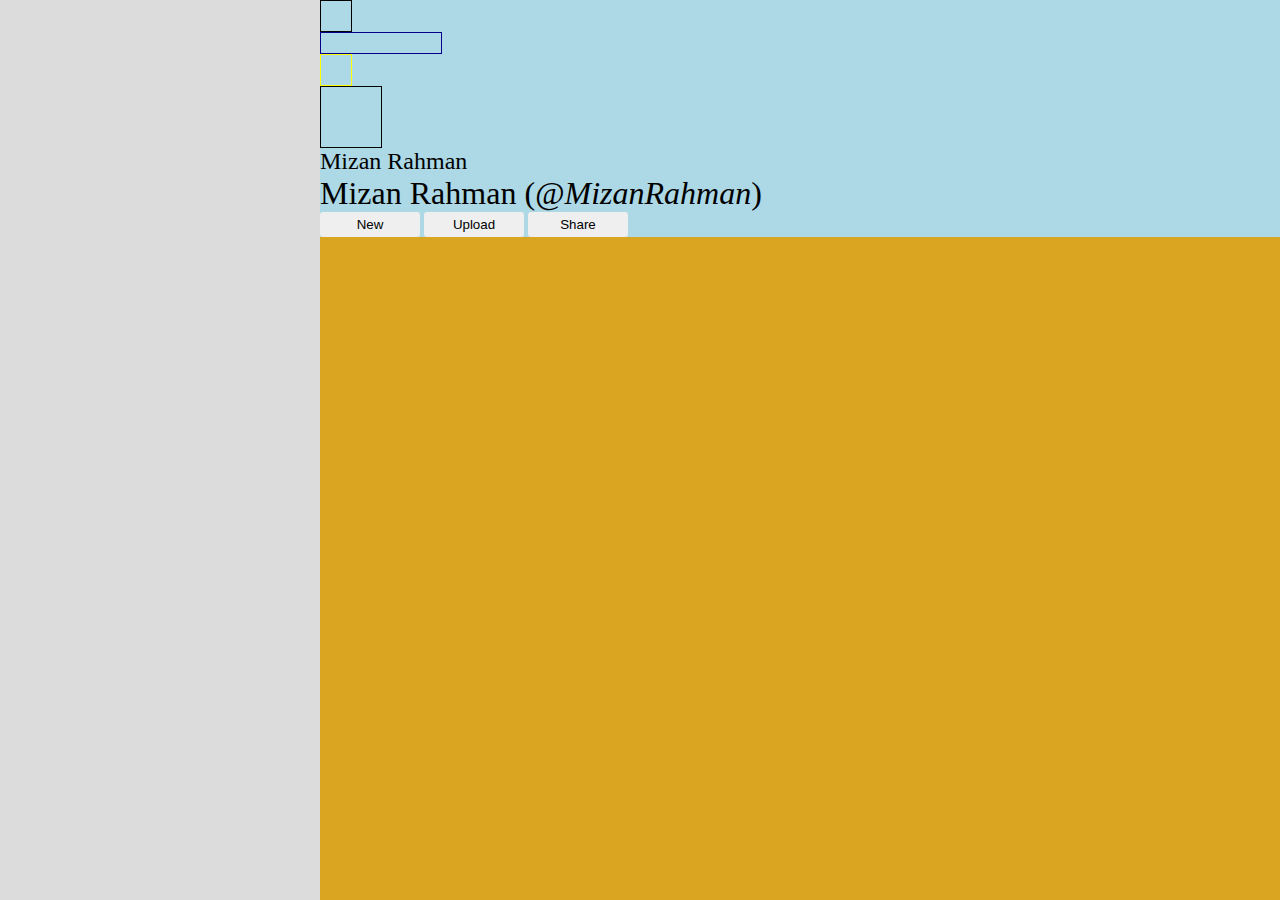
==== index.html @ afe05972 "Create page grid layout, basic items for main header" ====
<!DOCTYPE html>
<html lang="en">
<head>
    <meta charset="UTF-8">
    <meta http-equiv="X-UA-Compatible" content="IE=edge">
    <meta name="viewport" content="width=device-width, initial-scale=1.0">
    <title>Mizan Dashboard</title>
    <link rel="stylesheet" href="style.css">
</head>
<body>
    <div class="layout-grid-container">
        <header class="main-header">
            <div class="toolbar">
                <div class="search-icon"></div>
                <div class="search-bar"></div>
                <div class="bell-icon"></div>
                <div class="profile-picture"></div>
                <div class="profile-name">Mizan Rahman</div>
            </div>
            <div class="profile-header">
                <div class="large-profile-picture"></div>
                <div class="hero-profile-name">Mizan Rahman (<span class="username">@MizanRahman</span>)</div>

            </div>
            <div class="action-button-container">
                <button class="new-button">New</button>
                <button class="upload-button">Upload</button>
                <button class="share-button">Share</button>
            </div>
        </header>
        <div class="sidebar">

        </div>
        <article class="main-content">

        </article>
    </div>
</body>
</html>
---- style.css ----
* {
    margin: 0;
    padding: 0;
}

.layout-grid-container {
    height: 100vh;

    display: grid;
    grid-template-columns: 1fr 3fr;
    grid-template-rows: 1fr 4fr;
}

/* Main header at top of page */
.main-header {
    background-color: lightblue;
    grid-area: 1 / 2 / 2 / 3;
}

.search-icon {
    border: 1px solid black;
    width: 30px;
    height: 30px;
}

.search-bar {
    border: 1px solid darkblue;
    width: 100px;
    padding: 10px;
}

.bell-icon {
    border: 1px solid yellow;
    width: 30px;
    height: 30px;
}

.profile-picture {
    border: 1px solid black;
    width: 60px;
    height: 60px;
}

.profile-name {
    font-size: 1.5rem;
}

/*      profile-header */
.hero-profile-name {
    font-size: 2rem;
}

.username {
    font-style: italic;
}

/*       action-button-container */
.action-button-container > button {
    width: 100px;
    padding: 5px;
    border-radius: 3px;
    border: none;
}


/* side bar on left side of page */
.sidebar {
    background-color: gainsboro;
    grid-area: 1 / 1 / 3 / 2;
}


/* main content area with content cards */
.main-content {
    background-color: goldenrod;
    grid-area: 2 / 2 / 3 / 3;
}
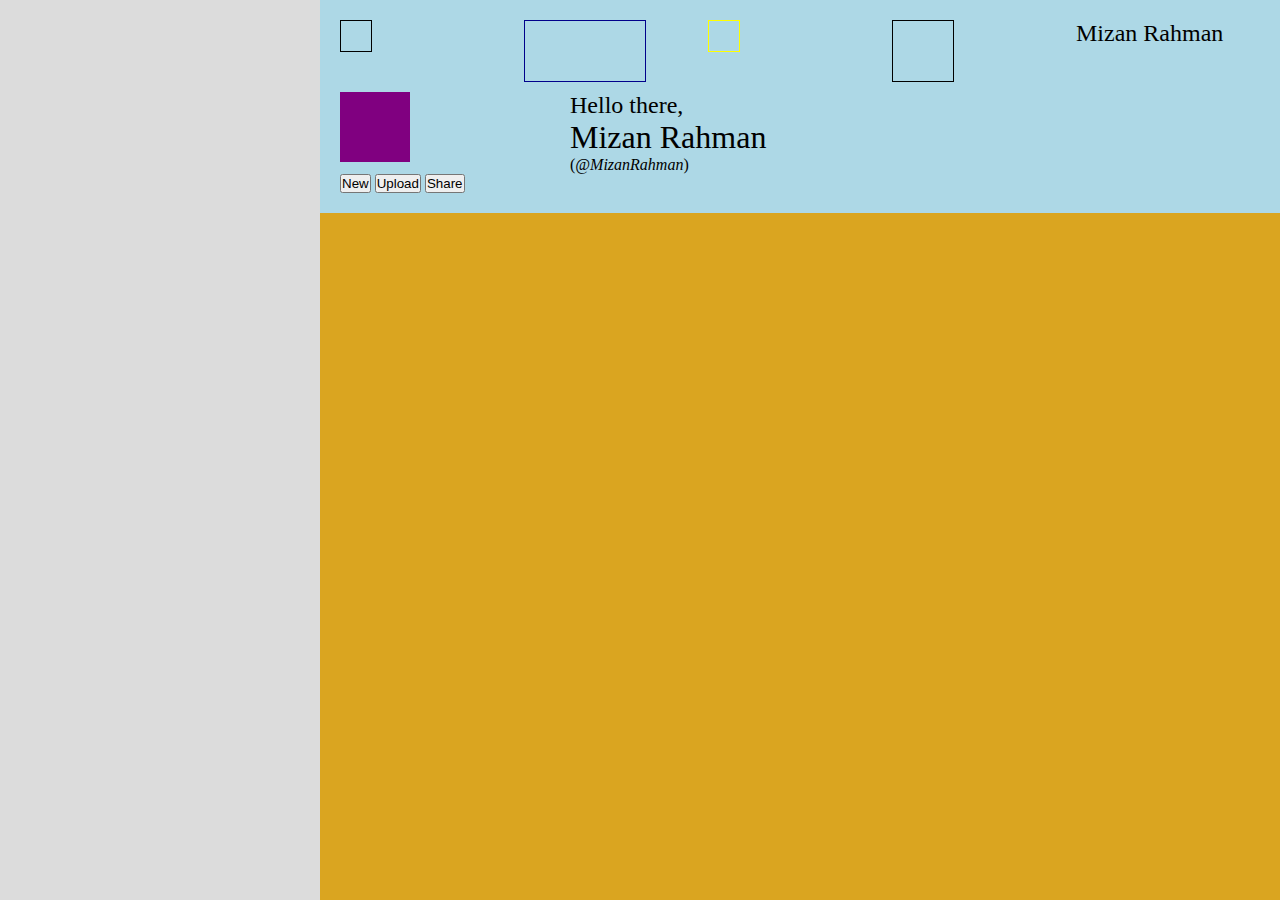
==== commit 0cad57bb: "Start main-header nested grids scaffolding" ====
--- a/index.html
+++ b/index.html
@@ -10,23 +10,25 @@
 <body>
     <div class="layout-grid-container">
         <header class="main-header">
-            <div class="toolbar">
+            <section class="toolbar">
                 <div class="search-icon"></div>
                 <div class="search-bar"></div>
                 <div class="bell-icon"></div>
                 <div class="profile-picture"></div>
                 <div class="profile-name">Mizan Rahman</div>
-            </div>
-            <div class="profile-header">
+            </section>
+            <section class="profile-section">
                 <div class="large-profile-picture"></div>
-                <div class="hero-profile-name">Mizan Rahman (<span class="username">@MizanRahman</span>)</div>
-
-            </div>
-            <div class="action-button-container">
+                <p>
+                    <span class="greeting">Hello there,</span> <br>
+                    <span class="hero-profile-name">Mizan Rahman </span>(<span class="username">@MizanRahman</span>)
+                </p>
+            </section>
+            <section class="button-section">
                 <button class="new-button">New</button>
                 <button class="upload-button">Upload</button>
                 <button class="share-button">Share</button>
-            </div>
+            </section>
         </header>
         <div class="sidebar">
 
--- a/style.css
+++ b/style.css
@@ -15,6 +15,14 @@
 .main-header {
     background-color: lightblue;
     grid-area: 1 / 2 / 2 / 3;
+    padding: 20px;
+}
+
+/*      toolbar */
+.toolbar {
+    display: grid;
+    grid-template-columns: repeat(auto-fit, minmax(30px, 1fr));
+    margin-bottom: 10px;
 }
 
 .search-icon {
@@ -45,7 +53,23 @@
     font-size: 1.5rem;
 }
 
-/*      profile-header */
+/*      profile-section */
+.profile-section {
+    width: 50%;
+    display: grid;
+    grid-template-columns: repeat(auto-fit, minmax(50px, 1fr));
+}
+
+.large-profile-picture {
+    background-color: purple;
+    height: 70px;
+    width: 70px;
+}
+
+.greeting {
+    font-size: 1.5rem;
+}
+
 .hero-profile-name {
     font-size: 2rem;
 }
@@ -54,9 +78,24 @@
     font-style: italic;
 }
 
-/*       action-button-container */
-.action-button-container > button {
+/*      button-section */
+
+.new-button {
+    
+}
+
+.upload-button {
+
+}
+
+.share-button {
+}
+
+
+
+.lower-section > button {
     width: 100px;
+    /* height: 50px; */
     padding: 5px;
     border-radius: 3px;
     border: none;
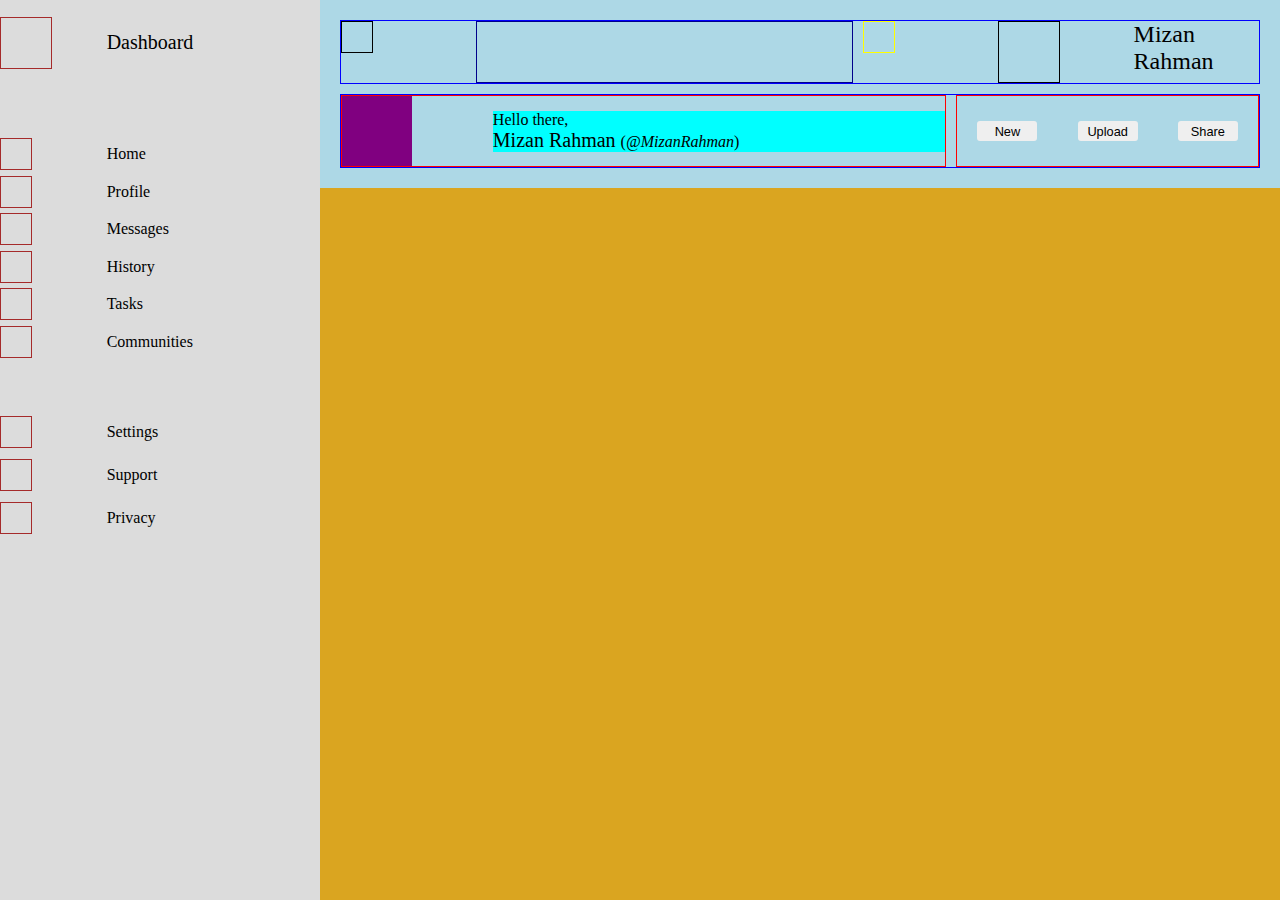
==== commit e82fe76e: "Complete main-header nested grids and sidebar nested grids" ====
--- a/index.html
+++ b/index.html
@@ -17,21 +17,69 @@
                 <div class="profile-picture"></div>
                 <div class="profile-name">Mizan Rahman</div>
             </section>
-            <section class="profile-section">
-                <div class="large-profile-picture"></div>
-                <p>
-                    <span class="greeting">Hello there,</span> <br>
-                    <span class="hero-profile-name">Mizan Rahman </span>(<span class="username">@MizanRahman</span>)
-                </p>
-            </section>
-            <section class="button-section">
-                <button class="new-button">New</button>
-                <button class="upload-button">Upload</button>
-                <button class="share-button">Share</button>
+            <section class="lower-section">
+                <div class="profile-section">
+                    <div class="large-profile-picture"></div>
+                    <p>
+                        <span class="greeting">Hello there,</span> <br>
+                        <span class="hero-profile-name">Mizan Rahman </span>(<em class="username">@MizanRahman</em>)
+                    </p>
+                        
+                </div>
+                <div class="button-section">
+                    <button class="new-button">New</button>
+                    <button class="upload-button">Upload</button>
+                    <button class="share-button">Share</button>
+                </div>
             </section>
         </header>
         <div class="sidebar">
-
+            <div class="sidebar-wrapper">
+                <section class="sidebar-header">
+                    <div class="dashboard-icon"></div>
+                    <p>Dashboard</p>
+                </section>
+                <section class="main-links">
+                    <div class="home-link">
+                        <div class="home-logo"></div>
+                        <p>Home</p>
+                    </div>
+                    <div class="profile-link">
+                        <div class="profile-logo"></div>
+                        <p>Profile</p>
+                    </div>
+                    <div class="messages-link">
+                        <div class="messages-logo"></div>
+                        <p>Messages</p>
+                    </div>
+                    <div class="history-link">
+                        <div class="history-logo"></div>
+                        <p>History</p>
+                    </div>
+                    <div class="tasks-link">
+                        <div class="tasks-logo"></div>
+                        <p>Tasks</p>
+                    </div>
+                    <div class="communities-link">
+                        <div class="communities-logo"></div>
+                        <p>Communities</p>
+                    </div>
+                </section>
+                <section class="utilities-links">
+                    <div class="settings-link">
+                        <div class="settings-logo"></div>
+                        <p>Settings</p>
+                    </div>
+                    <div class="support-link">
+                        <div class="support-logo"></div>
+                        <p>Support</p>
+                    </div>
+                    <div class="privacy-link">
+                        <div class="privacy-logo"></div>
+                        <p>Privacy</p>
+                    </div>
+                </section>
+            </div>
         </div>
         <article class="main-content">
 
--- a/style.css
+++ b/style.css
@@ -14,15 +14,20 @@
 /* Main header at top of page */
 .main-header {
     background-color: lightblue;
+    padding: 20px;
+
     grid-area: 1 / 2 / 2 / 3;
-    padding: 20px;
 }
 
 /*      toolbar */
 .toolbar {
-    display: grid;
-    grid-template-columns: repeat(auto-fit, minmax(30px, 1fr));
+    border: 1px solid blue;
     margin-bottom: 10px;
+
+    display: grid;
+    grid-template-columns: 1fr 3fr 1fr 1fr 1fr;
+    gap: 10px;
+    
 }
 
 .search-icon {
@@ -33,8 +38,7 @@
 
 .search-bar {
     border: 1px solid darkblue;
-    width: 100px;
-    padding: 10px;
+    min-width: 100px;
 }
 
 .bell-icon {
@@ -53,11 +57,22 @@
     font-size: 1.5rem;
 }
 
-/*      profile-section */
+/*      lower-section */
+.lower-section {
+    border: 1px solid blue;
+
+    display: grid;
+    grid-template-columns: 2fr 1fr;
+    gap: 10px;
+}
+
+/*          profile-section */
 .profile-section {
-    width: 50%;
-    display: grid;
-    grid-template-columns: repeat(auto-fit, minmax(50px, 1fr));
+    border: 1px solid red;
+
+    display: grid;
+    grid-template-columns: 1fr 3fr;
+    align-items: center;
 }
 
 .large-profile-picture {
@@ -66,48 +81,195 @@
     width: 70px;
 }
 
+.profile-section > p {
+    background-color: aqua;
+    grid-column-end: auto;
+}
+
 .greeting {
-    font-size: 1.5rem;
+    font-size: 1rem;
 }
 
 .hero-profile-name {
-    font-size: 2rem;
+    font-size: 1.25rem;
 }
 
 .username {
     font-style: italic;
 }
 
-/*      button-section */
-
-.new-button {
-    
-}
-
-.upload-button {
-
-}
-
-.share-button {
-}
-
-
-
-.lower-section > button {
-    width: 100px;
-    /* height: 50px; */
+/*          button-section */
+.button-section {
+    border: 1px solid red;
+
+    display: grid;
+    grid-template-columns: repeat(auto-fit, minmax(100px, 1fr));
+    grid-auto-flow: column;
+    align-items: center;
+    justify-items: center;
+}
+
+.button-section > button {
+    min-width: 60px;
+    height: 20px;
     padding: 5px;
     border-radius: 3px;
     border: none;
-}
-
-
-/* side bar on left side of page */
+    font-size: 0.8rem;
+    
+    display: flex;
+    justify-content: center;
+    align-items: center;
+}
+
+
+/* Side bar on left side of page */
 .sidebar {
     background-color: gainsboro;
     grid-area: 1 / 1 / 3 / 2;
 }
 
+.sidebar-wrapper {
+    height: 60%;
+    display: grid;
+    gap: 50px;
+}
+
+.sidebar-header {
+    display: grid;
+    grid-template-columns: 1fr 2fr;
+    align-items: center;
+}
+
+.sidebar-header > .dashboard-icon {
+    height: 50px;
+    width: 50px;
+    border: 1px solid brown;
+}
+
+.sidebar-header > p {
+    font-size: 1.25rem;
+}
+
+.main-links {
+    display: grid;
+}
+
+.main-links > .home-link {
+    display: grid;
+    grid-template-columns: 1fr 2fr;
+    align-items: center;
+}
+
+.home-link > .home-logo {
+    height: 30px;
+    width: 30px;
+    border: 1px solid brown;
+}
+
+.home-link > p {
+    font-size: 1rem;
+}
+
+.main-links > .profile-link {
+    display: grid;
+    grid-template-columns: 1fr 2fr;
+    align-items: center;
+}
+
+.profile-link > .profile-logo {
+    height: 30px;
+    width: 30px;
+    border: 1px solid brown;
+}
+
+.main-links > .messages-link {
+    display: grid;
+    grid-template-columns: 1fr 2fr;
+    align-items: center;
+}
+
+.messages-link > .messages-logo {
+    height: 30px;
+    width: 30px;
+    border: 1px solid brown;
+}
+
+.main-links > .history-link {
+    display: grid;
+    grid-template-columns: 1fr 2fr;
+    align-items: center;
+}
+
+.history-link > .history-logo {
+    height: 30px;
+    width: 30px;
+    border: 1px solid brown;
+}
+
+.main-links > .tasks-link {
+    display: grid;
+    grid-template-columns: 1fr 2fr;
+    align-items: center;
+}
+
+.tasks-link > .tasks-logo {
+    height: 30px;
+    width: 30px;
+    border: 1px solid brown;
+}
+
+.main-links > .communities-link {
+    display: grid;
+    grid-template-columns: 1fr 2fr;
+    align-items: center;
+}
+
+.communities-link > .communities-logo {
+    height: 30px;
+    width: 30px;
+    border: 1px solid brown;
+}
+
+.utilities-links {
+    display: grid;
+}
+
+.settings-link {
+    display: grid;
+    grid-template-columns: 1fr 2fr;
+    align-items: center;
+}
+
+.settings-logo {
+    height: 30px;
+    width: 30px;
+    border: 1px solid brown;
+}
+
+.support-link {
+    display: grid;
+    grid-template-columns: 1fr 2fr;
+    align-items: center;
+}
+
+.support-logo {
+    height: 30px;
+    width: 30px;
+    border: 1px solid brown;
+}
+
+.privacy-link {
+    display: grid;
+    grid-template-columns: 1fr 2fr;
+    align-items: center;
+}
+
+.privacy-logo {
+    height: 30px;
+    width: 30px;
+    border: 1px solid brown;
+}
 
 /* main content area with content cards */
 .main-content {
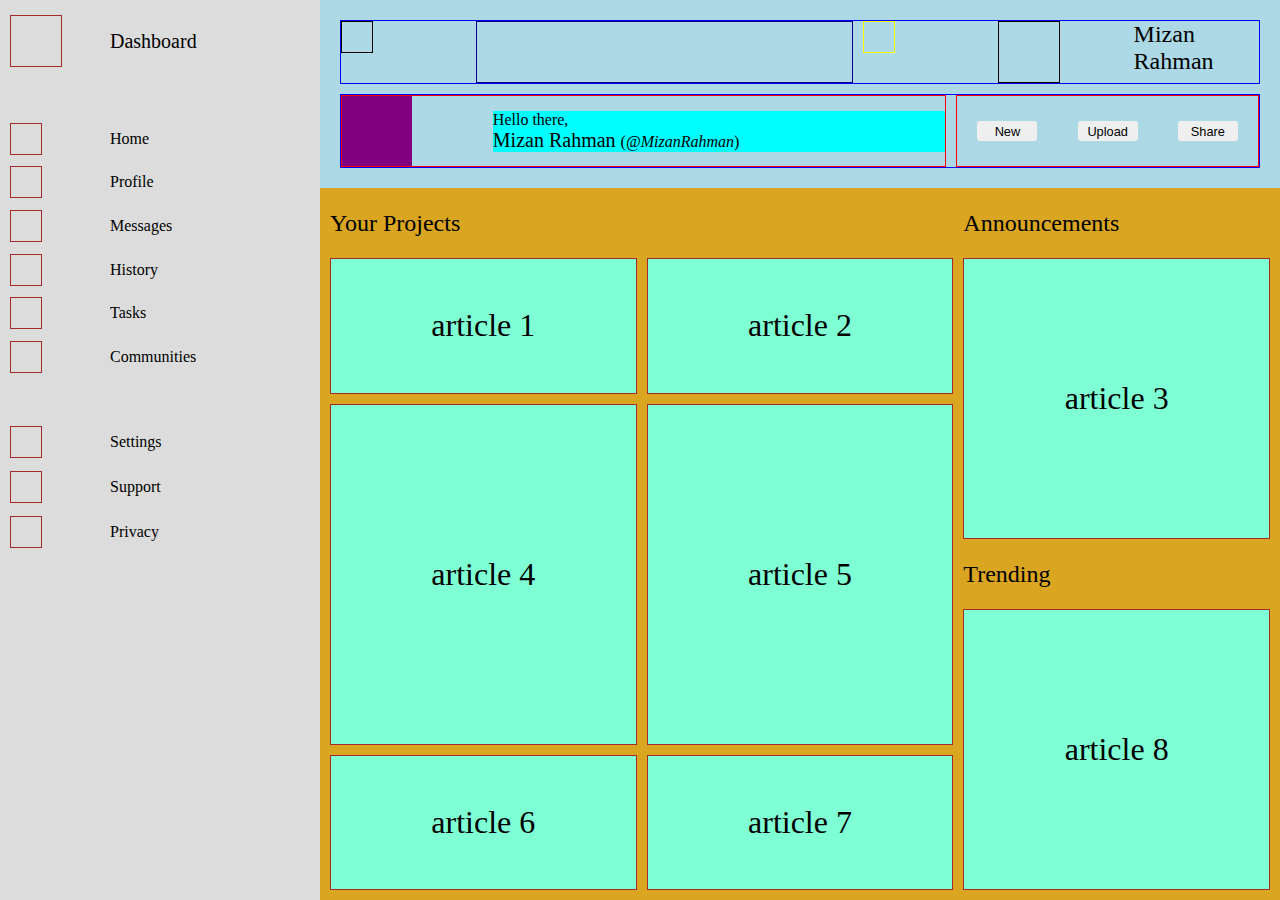
==== commit c5c06d59: "Complete main-content grid scaffolding" ====
--- a/index.html
+++ b/index.html
@@ -81,9 +81,21 @@
                 </section>
             </div>
         </div>
-        <article class="main-content">
-
-        </article>
+        <section class="main-content">
+            <div class="main-content-grid">
+                <p class="your-projects">Your Projects</p>
+                <p class="announcements">Announcements</p>
+                <p class="trending">Trending</p>
+                <article class="article-1">article 1</article>
+                <article class="article-2">article 2</article>
+                <article class="article-3">article 3</article>
+                <article class="article-4">article 4</article>
+                <article class="article-5">article 5</article>
+                <article class="article-6">article 6</article>
+                <article class="article-7">article 7</article>
+                <article class="article-8">article 8</article>
+            </div>
+        </section>
     </div>
 </body>
 </html>--- a/style.css
+++ b/style.css
@@ -131,6 +131,8 @@
 
 .sidebar-wrapper {
     height: 60%;
+    padding: 10px;
+
     display: grid;
     gap: 50px;
 }
@@ -153,6 +155,7 @@
 
 .main-links {
     display: grid;
+    gap: 10px;
 }
 
 .main-links > .home-link {
@@ -233,6 +236,7 @@
 
 .utilities-links {
     display: grid;
+    gap: 10px;
 }
 
 .settings-link {
@@ -274,5 +278,83 @@
 /* main content area with content cards */
 .main-content {
     background-color: goldenrod;
+    padding: 10px;
+
     grid-area: 2 / 2 / 3 / 3;
 }
+
+.main-content-grid {
+    height: 100%;
+
+    display: grid;
+    grid-template-columns: repeat(3, 1fr);
+    grid-template-rows: 50px repeat(2, 1fr) 50px repeat(2, 1fr);
+    gap: 10px;
+}
+
+.your-projects {
+    grid-area: 1 / 1 / 2 / 2;
+    justify-self: left;
+    align-self: center;
+}
+
+.announcements {
+    grid-area: 1 / 3 / 2 / 4;
+    justify-self: left;
+    align-self: center;
+}
+
+.article-1 {
+    grid-area: 2 / 1 / 3 / 2;
+}
+
+.article-2 {
+    grid-area: 2 / 2 / 3 / 3;
+}
+
+.article-3 {
+    grid-area: 2 / 3 / 4 / 4;
+}
+
+.article-4 {
+    grid-area: 3 / 1 / 6 / 2;
+}
+
+.article-5 {
+    grid-area: 3 / 2 / 6 / 3;
+}
+
+.article-6 {
+    grid-area: 6 / 1 / 7 / 2;
+}
+
+.article-7 {
+    grid-area: 6 / 2 / 7 / 3;
+}
+
+.article-8 {
+    grid-area: 5 / 3 / 7 / 4;
+}
+
+.trending {
+    grid-area: 4 / 3 / 5 / 4;
+    justify-self: left;
+    align-self: center;
+}
+
+.main-content-grid > p {
+    font-size: 1.5rem;
+}
+
+.main-content-grid > article {
+    min-height: 100px;
+    min-width: 100px;
+    background-color: aquamarine;
+    border: 1px solid brown;
+    font-size: 2rem;
+
+
+    display: flex;
+    justify-content: center;
+    align-items: center;
+}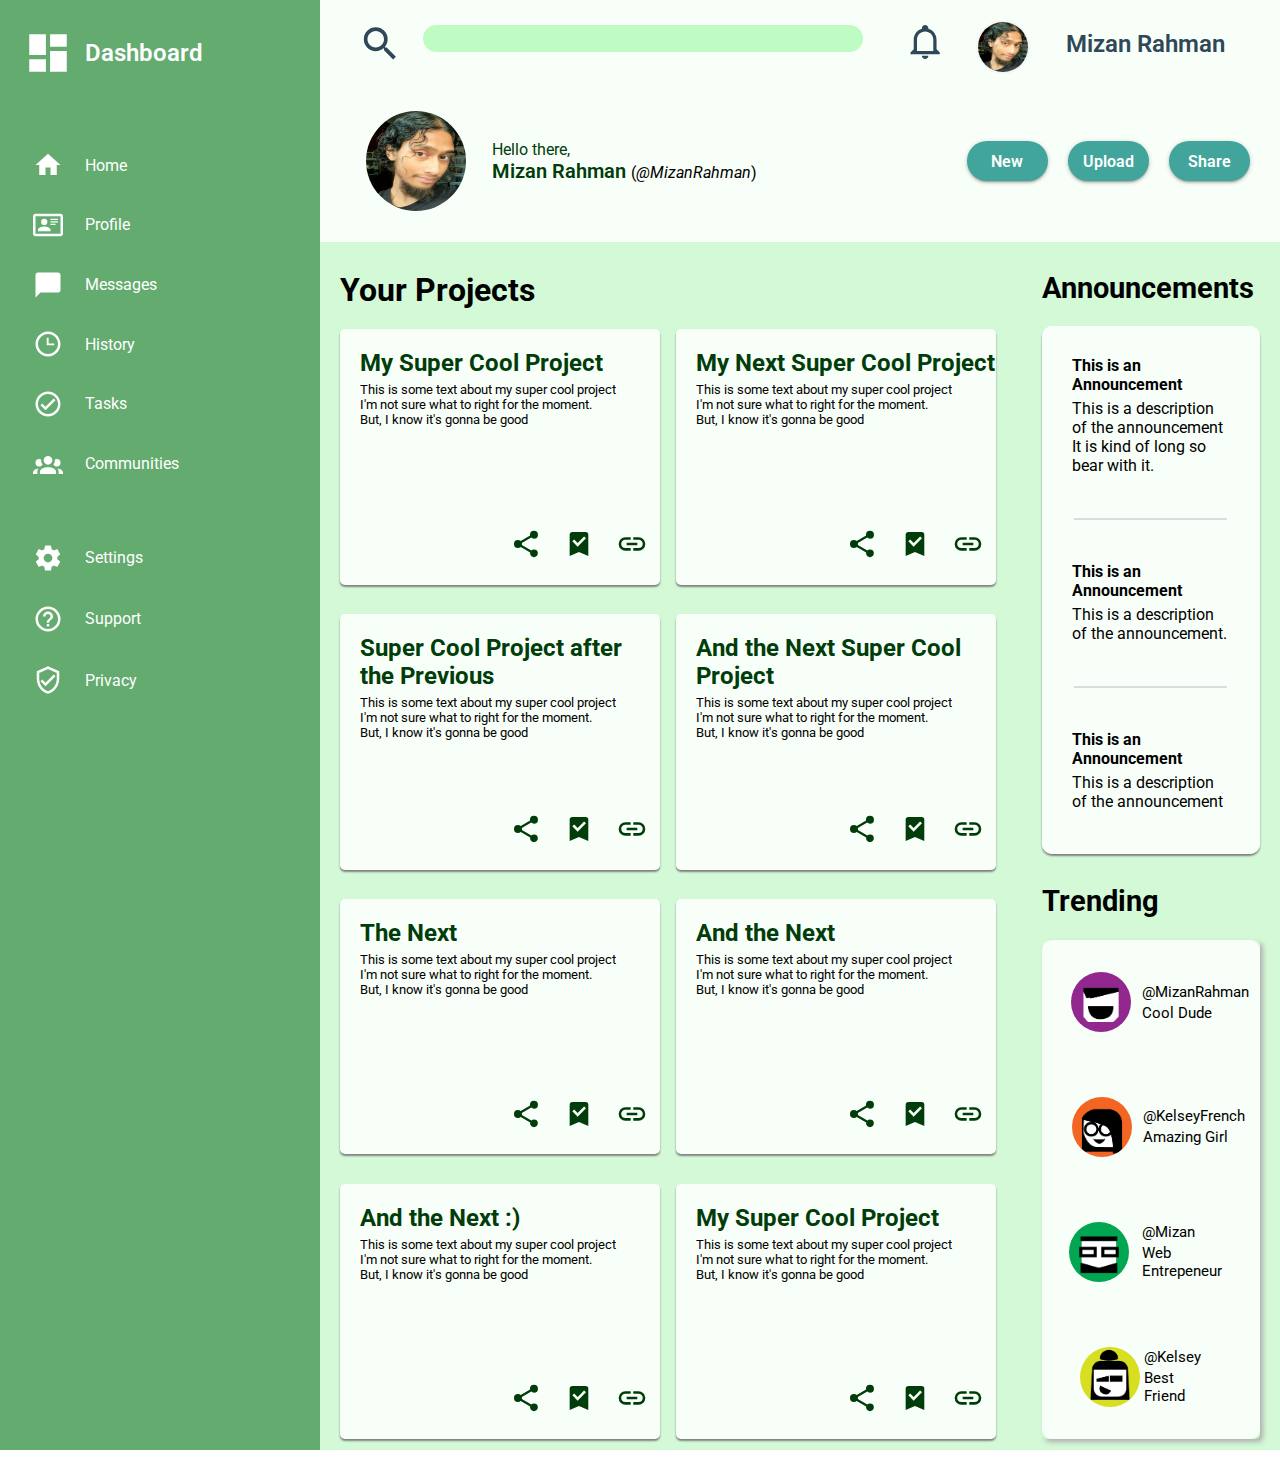
==== commit 02bbc348: "Rename index_copy.html to index.html" ====
--- a/index.html
+++ b/index.html
@@ -8,21 +8,39 @@
     <link rel="stylesheet" href="style.css">
 </head>
 <body>
-    <div class="layout-grid-container">
-        <header class="main-header">
+    <div class="page-layout-grid">
+        <section class="main-header">
             <section class="toolbar">
-                <div class="search-icon"></div>
+                <svg 
+                    class="search-icon" 
+                    xmlns="http://www.w3.org/2000/svg" 
+                    viewBox="-10 -1 40 50">
+                    <title>magnify</title>
+                    <path d="M9.5,3A6.5,6.5 0 0,1 16,9.5C16,11.11 15.41,12.59 14.44,13.73L14.71,14H15.5L20.5,19L19,20.5L14,15.5V14.71L13.73,14.44C12.59,15.41 11.11,16 9.5,16A6.5,6.5 0 0,1 3,9.5A6.5,6.5 0 0,1 9.5,3M9.5,5C7,5 5,7 5,9.5C5,12 7,14 9.5,14C12,14 14,12 14,9.5C14,7 12,5 9.5,5Z" />
+                </svg>
                 <div class="search-bar"></div>
-                <div class="bell-icon"></div>
-                <div class="profile-picture"></div>
+                <svg 
+                    class="bell-icon"
+                    xmlns="http://www.w3.org/2000/svg" 
+                    viewBox="-20 -1 45 50">
+                    <title>bell-outline</title>
+                    <path d="M10 21H14C14 22.1 13.1 23 12 23S10 22.1 10 21M21 19V20H3V19L5 17V11C5 7.9 7 5.2 10 4.3V4C10 2.9 10.9 2 12 2S14 2.9 14 4V4.3C17 5.2 19 7.9 19 11V17L21 19M17 11C17 8.2 14.8 6 12 6S7 8.2 7 11V18H17V11Z" /></svg>
+                <img 
+                    class="small-profile-picture"
+                    src="./images/profile_pic_small.jpg" 
+                    alt="user's profile picture">
                 <div class="profile-name">Mizan Rahman</div>
             </section>
             <section class="lower-section">
                 <div class="profile-section">
-                    <div class="large-profile-picture"></div>
+                    <img 
+                    class="large-profile-picture"
+                    src="./images/profile_pic_small.jpg" 
+                    alt="user's profile picture large">
                     <p>
                         <span class="greeting">Hello there,</span> <br>
-                        <span class="hero-profile-name">Mizan Rahman </span>(<em class="username">@MizanRahman</em>)
+                        <span class="hero-profile-name">Mizan Rahman </span>
+                        (<em class="username">@MizanRahman</em>)
                     </p>
                         
                 </div>
@@ -32,68 +50,452 @@
                     <button class="share-button">Share</button>
                 </div>
             </section>
-        </header>
-        <div class="sidebar">
+        </section>
+        <aside class="sidebar">
             <div class="sidebar-wrapper">
                 <section class="sidebar-header">
-                    <div class="dashboard-icon"></div>
+                    <svg 
+                    class="dashboard-icon"
+                    xmlns="http://www.w3.org/2000/svg" 
+                    viewBox="0 0 24 24">
+                    <title>view-dashboard</title>
+                    <path d="M13,3V9H21V3M13,21H21V11H13M3,21H11V15H3M3,13H11V3H3V13Z" />
+                    </svg>
                     <p>Dashboard</p>
                 </section>
                 <section class="main-links">
                     <div class="home-link">
-                        <div class="home-logo"></div>
+                        <svg 
+                        class="home-logo"
+                        xmlns="http://www.w3.org/2000/svg" 
+                        viewBox="0 0 24 24">
+                        <title>home</title>
+                        <path d="M10,20V14H14V20H19V12H22L12,3L2,12H5V20H10Z" />
+                        </svg>
                         <p>Home</p>
                     </div>
                     <div class="profile-link">
-                        <div class="profile-logo"></div>
+                        <svg 
+                        class="profile-logo"
+                        xmlns="http://www.w3.org/2000/svg" 
+                        viewBox="0 0 24 24">
+                        <title>card-account-details-outline</title>
+                        <path d="M22,3H2C0.91,3.04 0.04,3.91 0,5V19C0.04,20.09 0.91,20.96 2,21H22C23.09,20.96 23.96,20.09 24,19V5C23.96,3.91 23.09,3.04 22,3M22,19H2V5H22V19M14,17V15.75C14,14.09 10.66,13.25 9,13.25C7.34,13.25 4,14.09 4,15.75V17H14M9,7A2.5,2.5 0 0,0 6.5,9.5A2.5,2.5 0 0,0 9,12A2.5,2.5 0 0,0 11.5,9.5A2.5,2.5 0 0,0 9,7M14,7V8H20V7H14M14,9V10H20V9H14M14,11V12H18V11H14" />
+                        </svg>
                         <p>Profile</p>
                     </div>
                     <div class="messages-link">
-                        <div class="messages-logo"></div>
+                        <svg 
+                        class="messages-logo"
+                        xmlns="http://www.w3.org/2000/svg" 
+                        viewBox="0 0 24 24">
+                        <title>message</title>
+                        <path d="M20,2H4A2,2 0 0,0 2,4V22L6,18H20A2,2 0 0,0 22,16V4C22,2.89 21.1,2 20,2Z" /></svg>                        
                         <p>Messages</p>
                     </div>
                     <div class="history-link">
-                        <div class="history-logo"></div>
+                        <svg
+                        class="history-logo"
+                        xmlns="http://www.w3.org/2000/svg" 
+                        viewBox="0 0 24 24">
+                        <title>clock-time-three-outline</title>
+                        <path d="M12 20C16.4 20 20 16.4 20 12S16.4 4 12 4 4 7.6 4 12 7.6 20 12 20M12 2C17.5 2 22 6.5 22 12S17.5 22 12 22C6.5 22 2 17.5 2 12C2 6.5 6.5 2 12 2M17 11.5V13H11V7H12.5V11.5H17Z" /></svg>
                         <p>History</p>
                     </div>
                     <div class="tasks-link">
-                        <div class="tasks-logo"></div>
+                        <svg 
+                        class="tasks-logo"
+                        xmlns="http://www.w3.org/2000/svg" 
+                        viewBox="0 0 24 24">
+                        <title>check-circle-outline</title>
+                        <path d="M12 2C6.5 2 2 6.5 2 12S6.5 22 12 22 22 17.5 22 12 17.5 2 12 2M12 20C7.59 20 4 16.41 4 12S7.59 4 12 4 20 7.59 20 12 16.41 20 12 20M16.59 7.58L10 14.17L7.41 11.59L6 13L10 17L18 9L16.59 7.58Z" /></svg>
                         <p>Tasks</p>
                     </div>
                     <div class="communities-link">
-                        <div class="communities-logo"></div>
+                        <svg 
+                        class="communities-logo"
+                        xmlns="http://www.w3.org/2000/svg" 
+                        viewBox="0 0 24 24">
+                        <title>account-group</title>
+                        <path d="M12,5.5A3.5,3.5 0 0,1 15.5,9A3.5,3.5 0 0,1 12,12.5A3.5,3.5 0 0,1 8.5,9A3.5,3.5 0 0,1 12,5.5M5,8C5.56,8 6.08,8.15 6.53,8.42C6.38,9.85 6.8,11.27 7.66,12.38C7.16,13.34 6.16,14 5,14A3,3 0 0,1 2,11A3,3 0 0,1 5,8M19,8A3,3 0 0,1 22,11A3,3 0 0,1 19,14C17.84,14 16.84,13.34 16.34,12.38C17.2,11.27 17.62,9.85 17.47,8.42C17.92,8.15 18.44,8 19,8M5.5,18.25C5.5,16.18 8.41,14.5 12,14.5C15.59,14.5 18.5,16.18 18.5,18.25V20H5.5V18.25M0,20V18.5C0,17.11 1.89,15.94 4.45,15.6C3.86,16.28 3.5,17.22 3.5,18.25V20H0M24,20H20.5V18.25C20.5,17.22 20.14,16.28 19.55,15.6C22.11,15.94 24,17.11 24,18.5V20Z" /></svg>
                         <p>Communities</p>
                     </div>
                 </section>
                 <section class="utilities-links">
                     <div class="settings-link">
-                        <div class="settings-logo"></div>
+                        <svg 
+                        class="settings-logo"
+                        xmlns="http://www.w3.org/2000/svg" 
+                        viewBox="0 0 24 24">
+                        <title>cog</title>
+                        <path d="M12,15.5A3.5,3.5 0 0,1 8.5,12A3.5,3.5 0 0,1 12,8.5A3.5,3.5 0 0,1 15.5,12A3.5,3.5 0 0,1 12,15.5M19.43,12.97C19.47,12.65 19.5,12.33 19.5,12C19.5,11.67 19.47,11.34 19.43,11L21.54,9.37C21.73,9.22 21.78,8.95 21.66,8.73L19.66,5.27C19.54,5.05 19.27,4.96 19.05,5.05L16.56,6.05C16.04,5.66 15.5,5.32 14.87,5.07L14.5,2.42C14.46,2.18 14.25,2 14,2H10C9.75,2 9.54,2.18 9.5,2.42L9.13,5.07C8.5,5.32 7.96,5.66 7.44,6.05L4.95,5.05C4.73,4.96 4.46,5.05 4.34,5.27L2.34,8.73C2.21,8.95 2.27,9.22 2.46,9.37L4.57,11C4.53,11.34 4.5,11.67 4.5,12C4.5,12.33 4.53,12.65 4.57,12.97L2.46,14.63C2.27,14.78 2.21,15.05 2.34,15.27L4.34,18.73C4.46,18.95 4.73,19.03 4.95,18.95L7.44,17.94C7.96,18.34 8.5,18.68 9.13,18.93L9.5,21.58C9.54,21.82 9.75,22 10,22H14C14.25,22 14.46,21.82 14.5,21.58L14.87,18.93C15.5,18.67 16.04,18.34 16.56,17.94L19.05,18.95C19.27,19.03 19.54,18.95 19.66,18.73L21.66,15.27C21.78,15.05 21.73,14.78 21.54,14.63L19.43,12.97Z" /></svg>
                         <p>Settings</p>
                     </div>
                     <div class="support-link">
-                        <div class="support-logo"></div>
+                        <svg 
+                        class="support-logo"
+                        xmlns="http://www.w3.org/2000/svg" 
+                        viewBox="0 0 24 24">
+                        <title>help-circle-outline</title>
+                        <path d="M11,18H13V16H11V18M12,2A10,10 0 0,0 2,12A10,10 0 0,0 12,22A10,10 0 0,0 22,12A10,10 0 0,0 12,2M12,20C7.59,20 4,16.41 4,12C4,7.59 7.59,4 12,4C16.41,4 20,7.59 20,12C20,16.41 16.41,20 12,20M12,6A4,4 0 0,0 8,10H10A2,2 0 0,1 12,8A2,2 0 0,1 14,10C14,12 11,11.75 11,15H13C13,12.75 16,12.5 16,10A4,4 0 0,0 12,6Z" /></svg>
                         <p>Support</p>
                     </div>
                     <div class="privacy-link">
-                        <div class="privacy-logo"></div>
+                        <svg 
+                        class="privacy-logo"
+                        xmlns="http://www.w3.org/2000/svg" 
+                        viewBox="0 0 24 24">
+                        <title>shield-check-outline</title>
+                        <path d="M21,11C21,16.55 17.16,21.74 12,23C6.84,21.74 3,16.55 3,11V5L12,1L21,5V11M12,21C15.75,20 19,15.54 19,11.22V6.3L12,3.18L5,6.3V11.22C5,15.54 8.25,20 12,21M10,17L6,13L7.41,11.59L10,14.17L16.59,7.58L18,9" /></svg>
                         <p>Privacy</p>
                     </div>
                 </section>
             </div>
-        </div>
+        </aside>
         <section class="main-content">
             <div class="main-content-grid">
-                <p class="your-projects">Your Projects</p>
-                <p class="announcements">Announcements</p>
-                <p class="trending">Trending</p>
-                <article class="article-1">article 1</article>
-                <article class="article-2">article 2</article>
-                <article class="article-3">article 3</article>
-                <article class="article-4">article 4</article>
-                <article class="article-5">article 5</article>
-                <article class="article-6">article 6</article>
-                <article class="article-7">article 7</article>
-                <article class="article-8">article 8</article>
+                <div class="your-projects-grid">
+                    <p class="your-projects-heading">Your Projects</p>
+                    <article class="article-1">
+                        <div class="article-content-wrapper">
+                            <div class="article-text-wrapper">
+                                <h2>My Super Cool Project</h2>
+                                <p> This is some text about my super cool project <br>
+                                    I'm not sure what to right for the moment. <br>
+                                    But, I know it's gonna be good
+                                </p>
+                            </div>
+                            <div class="article-links-wrapper">
+                                <svg
+                                    class="share-icon"
+                                    xmlns="http://www.w3.org/2000/svg"
+                                    viewBox="0 0 40 40">
+                                    <title>share-variant</title>
+                                    <path d="M18,16.08C17.24,16.08 16.56,16.38 16.04,16.85L8.91,12.7C8.96,12.47 9,12.24 9,12C9,11.76 8.96,11.53 8.91,11.3L15.96,7.19C16.5,7.69 17.21,8 18,8A3,3 0 0,0 21,5A3,3 0 0,0 18,2A3,3 0 0,0 15,5C15,5.24 15.04,5.47 15.09,5.7L8.04,9.81C7.5,9.31 6.79,9 6,9A3,3 0 0,0 3,12A3,3 0 0,0 6,15C6.79,15 7.5,14.69 8.04,14.19L15.16,18.34C15.11,18.55 15.08,18.77 15.08,19C15.08,20.61 16.39,21.91 18,21.91C19.61,21.91 20.92,20.61 20.92,19A2.92,2.92 0 0,0 18,16.08Z" />
+                                </svg>
+                                <svg
+                                    class="bookmark-icon"
+                                    xmlns="http://www.w3.org/2000/svg"
+                                    viewBox="0 0 40 40">
+                                    <title>bookmark-check</title>
+                                    <path d="M17,3A2,2 0 0,1 19,5V21L12,18L5,21V5C5,3.89 5.9,3 7,3H17M11,14L17.25,7.76L15.84,6.34L11,11.18L8.41,8.59L7,10L11,14Z" />
+                                </svg>
+                                <svg
+                                    class="link-icon"
+                                    xmlns="http://www.w3.org/2000/svg"
+                                    viewBox="0 0 40 40">
+                                    <title>link</title>
+                                    <path d="M3.9,12C3.9,10.29 5.29,8.9 7,8.9H11V7H7A5,5 0 0,0 2,12A5,5 0 0,0 7,17H11V15.1H7C5.29,15.1 3.9,13.71 3.9,12M8,13H16V11H8V13M17,7H13V8.9H17C18.71,8.9 20.1,10.29 20.1,12C20.1,13.71 18.71,15.1 17,15.1H13V17H17A5,5 0 0,0 22,12A5,5 0 0,0 17,7Z" />
+                                </svg>
+                            </div>
+                        </div>
+                    </article>
+                    <article class="article-2">
+                        <div class="article-content-wrapper">
+                            <div class="article-text-wrapper">
+                                <h2>My Next Super Cool Project</h2>
+                                <p> This is some text about my super cool project <br>
+                                    I'm not sure what to right for the moment. <br>
+                                    But, I know it's gonna be good
+                                </p>
+                            </div>
+                            <div class="article-links-wrapper">
+                                <svg
+                                    class="share-icon"
+                                    xmlns="http://www.w3.org/2000/svg"
+                                    viewBox="0 0 40 40">
+                                    <title>share-variant</title>
+                                    <path d="M18,16.08C17.24,16.08 16.56,16.38 16.04,16.85L8.91,12.7C8.96,12.47 9,12.24 9,12C9,11.76 8.96,11.53 8.91,11.3L15.96,7.19C16.5,7.69 17.21,8 18,8A3,3 0 0,0 21,5A3,3 0 0,0 18,2A3,3 0 0,0 15,5C15,5.24 15.04,5.47 15.09,5.7L8.04,9.81C7.5,9.31 6.79,9 6,9A3,3 0 0,0 3,12A3,3 0 0,0 6,15C6.79,15 7.5,14.69 8.04,14.19L15.16,18.34C15.11,18.55 15.08,18.77 15.08,19C15.08,20.61 16.39,21.91 18,21.91C19.61,21.91 20.92,20.61 20.92,19A2.92,2.92 0 0,0 18,16.08Z" />
+                                </svg>
+                                <svg
+                                    class="bookmark-icon"
+                                    xmlns="http://www.w3.org/2000/svg"
+                                    viewBox="0 0 40 40">
+                                    <title>bookmark-check</title>
+                                    <path d="M17,3A2,2 0 0,1 19,5V21L12,18L5,21V5C5,3.89 5.9,3 7,3H17M11,14L17.25,7.76L15.84,6.34L11,11.18L8.41,8.59L7,10L11,14Z" />
+                                </svg>
+                                <svg
+                                    class="link-icon"
+                                    xmlns="http://www.w3.org/2000/svg"
+                                    viewBox="0 0 40 40">
+                                    <title>link</title>
+                                    <path d="M3.9,12C3.9,10.29 5.29,8.9 7,8.9H11V7H7A5,5 0 0,0 2,12A5,5 0 0,0 7,17H11V15.1H7C5.29,15.1 3.9,13.71 3.9,12M8,13H16V11H8V13M17,7H13V8.9H17C18.71,8.9 20.1,10.29 20.1,12C20.1,13.71 18.71,15.1 17,15.1H13V17H17A5,5 0 0,0 22,12A5,5 0 0,0 17,7Z" />
+                                </svg>
+                            </div>
+                        </div>
+                    </article>
+                    <article class="article-3">
+                        <div class="article-content-wrapper">
+                            <div class="article-text-wrapper">
+                                <h2>Super Cool Project after the Previous</h2>
+                                <p> This is some text about my super cool project <br>
+                                    I'm not sure what to right for the moment. <br>
+                                    But, I know it's gonna be good
+                                </p>
+                            </div>
+                            <div class="article-links-wrapper">
+                                <svg
+                                    class="share-icon"
+                                    xmlns="http://www.w3.org/2000/svg"
+                                    viewBox="0 0 40 40">
+                                    <title>share-variant</title>
+                                    <path d="M18,16.08C17.24,16.08 16.56,16.38 16.04,16.85L8.91,12.7C8.96,12.47 9,12.24 9,12C9,11.76 8.96,11.53 8.91,11.3L15.96,7.19C16.5,7.69 17.21,8 18,8A3,3 0 0,0 21,5A3,3 0 0,0 18,2A3,3 0 0,0 15,5C15,5.24 15.04,5.47 15.09,5.7L8.04,9.81C7.5,9.31 6.79,9 6,9A3,3 0 0,0 3,12A3,3 0 0,0 6,15C6.79,15 7.5,14.69 8.04,14.19L15.16,18.34C15.11,18.55 15.08,18.77 15.08,19C15.08,20.61 16.39,21.91 18,21.91C19.61,21.91 20.92,20.61 20.92,19A2.92,2.92 0 0,0 18,16.08Z" />
+                                </svg>
+                                <svg
+                                    class="bookmark-icon"
+                                    xmlns="http://www.w3.org/2000/svg"
+                                    viewBox="0 0 40 40">
+                                    <title>bookmark-check</title>
+                                    <path d="M17,3A2,2 0 0,1 19,5V21L12,18L5,21V5C5,3.89 5.9,3 7,3H17M11,14L17.25,7.76L15.84,6.34L11,11.18L8.41,8.59L7,10L11,14Z" />
+                                </svg>
+                                <svg
+                                    class="link-icon"
+                                    xmlns="http://www.w3.org/2000/svg"
+                                    viewBox="0 0 40 40">
+                                    <title>link</title>
+                                    <path d="M3.9,12C3.9,10.29 5.29,8.9 7,8.9H11V7H7A5,5 0 0,0 2,12A5,5 0 0,0 7,17H11V15.1H7C5.29,15.1 3.9,13.71 3.9,12M8,13H16V11H8V13M17,7H13V8.9H17C18.71,8.9 20.1,10.29 20.1,12C20.1,13.71 18.71,15.1 17,15.1H13V17H17A5,5 0 0,0 22,12A5,5 0 0,0 17,7Z" />
+                                </svg>
+                            </div>
+                        </div>
+                    </article>
+                    <article class="article-4">
+                        <div class="article-content-wrapper">
+                            <div class="article-text-wrapper">
+                                <h2>And the Next Super Cool Project</h2>
+                                <p> This is some text about my super cool project <br>
+                                    I'm not sure what to right for the moment. <br>
+                                    But, I know it's gonna be good
+                                </p>
+                            </div>
+                            <div class="article-links-wrapper">
+                                <svg
+                                    class="share-icon"
+                                    xmlns="http://www.w3.org/2000/svg"
+                                    viewBox="0 0 40 40">
+                                    <title>share-variant</title>
+                                    <path d="M18,16.08C17.24,16.08 16.56,16.38 16.04,16.85L8.91,12.7C8.96,12.47 9,12.24 9,12C9,11.76 8.96,11.53 8.91,11.3L15.96,7.19C16.5,7.69 17.21,8 18,8A3,3 0 0,0 21,5A3,3 0 0,0 18,2A3,3 0 0,0 15,5C15,5.24 15.04,5.47 15.09,5.7L8.04,9.81C7.5,9.31 6.79,9 6,9A3,3 0 0,0 3,12A3,3 0 0,0 6,15C6.79,15 7.5,14.69 8.04,14.19L15.16,18.34C15.11,18.55 15.08,18.77 15.08,19C15.08,20.61 16.39,21.91 18,21.91C19.61,21.91 20.92,20.61 20.92,19A2.92,2.92 0 0,0 18,16.08Z" />
+                                </svg>
+                                <svg
+                                    class="bookmark-icon"
+                                    xmlns="http://www.w3.org/2000/svg"
+                                    viewBox="0 0 40 40">
+                                    <title>bookmark-check</title>
+                                    <path d="M17,3A2,2 0 0,1 19,5V21L12,18L5,21V5C5,3.89 5.9,3 7,3H17M11,14L17.25,7.76L15.84,6.34L11,11.18L8.41,8.59L7,10L11,14Z" />
+                                </svg>
+                                <svg
+                                    class="link-icon"
+                                    xmlns="http://www.w3.org/2000/svg"
+                                    viewBox="0 0 40 40">
+                                    <title>link</title>
+                                    <path d="M3.9,12C3.9,10.29 5.29,8.9 7,8.9H11V7H7A5,5 0 0,0 2,12A5,5 0 0,0 7,17H11V15.1H7C5.29,15.1 3.9,13.71 3.9,12M8,13H16V11H8V13M17,7H13V8.9H17C18.71,8.9 20.1,10.29 20.1,12C20.1,13.71 18.71,15.1 17,15.1H13V17H17A5,5 0 0,0 22,12A5,5 0 0,0 17,7Z" />
+                                </svg>
+                            </div>
+                        </div>
+                    </article>
+                    <article class="article-5">
+                        <div class="article-content-wrapper">
+                            <div class="article-text-wrapper">
+                                <h2>The Next</h2>
+                                <p> This is some text about my super cool project <br>
+                                    I'm not sure what to right for the moment. <br>
+                                    But, I know it's gonna be good
+                                </p>
+                            </div>
+                            <div class="article-links-wrapper">
+                                <svg
+                                    class="share-icon"
+                                    xmlns="http://www.w3.org/2000/svg"
+                                    viewBox="0 0 40 40">
+                                    <title>share-variant</title>
+                                    <path d="M18,16.08C17.24,16.08 16.56,16.38 16.04,16.85L8.91,12.7C8.96,12.47 9,12.24 9,12C9,11.76 8.96,11.53 8.91,11.3L15.96,7.19C16.5,7.69 17.21,8 18,8A3,3 0 0,0 21,5A3,3 0 0,0 18,2A3,3 0 0,0 15,5C15,5.24 15.04,5.47 15.09,5.7L8.04,9.81C7.5,9.31 6.79,9 6,9A3,3 0 0,0 3,12A3,3 0 0,0 6,15C6.79,15 7.5,14.69 8.04,14.19L15.16,18.34C15.11,18.55 15.08,18.77 15.08,19C15.08,20.61 16.39,21.91 18,21.91C19.61,21.91 20.92,20.61 20.92,19A2.92,2.92 0 0,0 18,16.08Z" />
+                                </svg>
+                                <svg
+                                    class="bookmark-icon"
+                                    xmlns="http://www.w3.org/2000/svg"
+                                    viewBox="0 0 40 40">
+                                    <title>bookmark-check</title>
+                                    <path d="M17,3A2,2 0 0,1 19,5V21L12,18L5,21V5C5,3.89 5.9,3 7,3H17M11,14L17.25,7.76L15.84,6.34L11,11.18L8.41,8.59L7,10L11,14Z" />
+                                </svg>
+                                <svg
+                                    class="link-icon"
+                                    xmlns="http://www.w3.org/2000/svg"
+                                    viewBox="0 0 40 40">
+                                    <title>link</title>
+                                    <path d="M3.9,12C3.9,10.29 5.29,8.9 7,8.9H11V7H7A5,5 0 0,0 2,12A5,5 0 0,0 7,17H11V15.1H7C5.29,15.1 3.9,13.71 3.9,12M8,13H16V11H8V13M17,7H13V8.9H17C18.71,8.9 20.1,10.29 20.1,12C20.1,13.71 18.71,15.1 17,15.1H13V17H17A5,5 0 0,0 22,12A5,5 0 0,0 17,7Z" />
+                                </svg>
+                            </div>
+                        </div>
+                    </article>
+                    <article class="article-6">
+                        <div class="article-content-wrapper">
+                            <div class="article-text-wrapper">
+                                <h2>And the Next</h2>
+                                <p> This is some text about my super cool project <br>
+                                    I'm not sure what to right for the moment. <br>
+                                    But, I know it's gonna be good
+                                </p>
+                            </div>
+                            <div class="article-links-wrapper">
+                                <svg
+                                    class="share-icon"
+                                    xmlns="http://www.w3.org/2000/svg"
+                                    viewBox="0 0 40 40">
+                                    <title>share-variant</title>
+                                    <path d="M18,16.08C17.24,16.08 16.56,16.38 16.04,16.85L8.91,12.7C8.96,12.47 9,12.24 9,12C9,11.76 8.96,11.53 8.91,11.3L15.96,7.19C16.5,7.69 17.21,8 18,8A3,3 0 0,0 21,5A3,3 0 0,0 18,2A3,3 0 0,0 15,5C15,5.24 15.04,5.47 15.09,5.7L8.04,9.81C7.5,9.31 6.79,9 6,9A3,3 0 0,0 3,12A3,3 0 0,0 6,15C6.79,15 7.5,14.69 8.04,14.19L15.16,18.34C15.11,18.55 15.08,18.77 15.08,19C15.08,20.61 16.39,21.91 18,21.91C19.61,21.91 20.92,20.61 20.92,19A2.92,2.92 0 0,0 18,16.08Z" />
+                                </svg>
+                                <svg
+                                    class="bookmark-icon"
+                                    xmlns="http://www.w3.org/2000/svg"
+                                    viewBox="0 0 40 40">
+                                    <title>bookmark-check</title>
+                                    <path d="M17,3A2,2 0 0,1 19,5V21L12,18L5,21V5C5,3.89 5.9,3 7,3H17M11,14L17.25,7.76L15.84,6.34L11,11.18L8.41,8.59L7,10L11,14Z" />
+                                </svg>
+                                <svg
+                                    class="link-icon"
+                                    xmlns="http://www.w3.org/2000/svg"
+                                    viewBox="0 0 40 40">
+                                    <title>link</title>
+                                    <path d="M3.9,12C3.9,10.29 5.29,8.9 7,8.9H11V7H7A5,5 0 0,0 2,12A5,5 0 0,0 7,17H11V15.1H7C5.29,15.1 3.9,13.71 3.9,12M8,13H16V11H8V13M17,7H13V8.9H17C18.71,8.9 20.1,10.29 20.1,12C20.1,13.71 18.71,15.1 17,15.1H13V17H17A5,5 0 0,0 22,12A5,5 0 0,0 17,7Z" />
+                                </svg>
+                            </div>
+                        </div>
+                    </article>
+                    <article class="article-7">
+                        <div class="article-content-wrapper">
+                            <div class="article-text-wrapper">
+                                <h2>And the Next :)</h2>
+                                <p> This is some text about my super cool project <br>
+                                    I'm not sure what to right for the moment. <br>
+                                    But, I know it's gonna be good
+                                </p>
+                            </div>
+                            <div class="article-links-wrapper">
+                                <svg
+                                    class="share-icon"
+                                    xmlns="http://www.w3.org/2000/svg"
+                                    viewBox="0 0 40 40">
+                                    <title>share-variant</title>
+                                    <path d="M18,16.08C17.24,16.08 16.56,16.38 16.04,16.85L8.91,12.7C8.96,12.47 9,12.24 9,12C9,11.76 8.96,11.53 8.91,11.3L15.96,7.19C16.5,7.69 17.21,8 18,8A3,3 0 0,0 21,5A3,3 0 0,0 18,2A3,3 0 0,0 15,5C15,5.24 15.04,5.47 15.09,5.7L8.04,9.81C7.5,9.31 6.79,9 6,9A3,3 0 0,0 3,12A3,3 0 0,0 6,15C6.79,15 7.5,14.69 8.04,14.19L15.16,18.34C15.11,18.55 15.08,18.77 15.08,19C15.08,20.61 16.39,21.91 18,21.91C19.61,21.91 20.92,20.61 20.92,19A2.92,2.92 0 0,0 18,16.08Z" />
+                                </svg>
+                                <svg
+                                    class="bookmark-icon"
+                                    xmlns="http://www.w3.org/2000/svg"
+                                    viewBox="0 0 40 40">
+                                    <title>bookmark-check</title>
+                                    <path d="M17,3A2,2 0 0,1 19,5V21L12,18L5,21V5C5,3.89 5.9,3 7,3H17M11,14L17.25,7.76L15.84,6.34L11,11.18L8.41,8.59L7,10L11,14Z" />
+                                </svg>
+                                <svg
+                                    class="link-icon"
+                                    xmlns="http://www.w3.org/2000/svg"
+                                    viewBox="0 0 40 40">
+                                    <title>link</title>
+                                    <path d="M3.9,12C3.9,10.29 5.29,8.9 7,8.9H11V7H7A5,5 0 0,0 2,12A5,5 0 0,0 7,17H11V15.1H7C5.29,15.1 3.9,13.71 3.9,12M8,13H16V11H8V13M17,7H13V8.9H17C18.71,8.9 20.1,10.29 20.1,12C20.1,13.71 18.71,15.1 17,15.1H13V17H17A5,5 0 0,0 22,12A5,5 0 0,0 17,7Z" />
+                                </svg>
+                            </div>
+                        </div>
+                    </article>
+                    <article class="article-8">
+                        <div class="article-content-wrapper">
+                            <div class="article-text-wrapper">
+                                <h2>My Super Cool Project</h2>
+                                <p> This is some text about my super cool project <br>
+                                    I'm not sure what to right for the moment. <br>
+                                    But, I know it's gonna be good
+                                </p>
+                            </div>
+                            <div class="article-links-wrapper">
+                                <svg
+                                    class="share-icon"
+                                    xmlns="http://www.w3.org/2000/svg"
+                                    viewBox="0 0 40 40">
+                                    <title>share-variant</title>
+                                    <path d="M18,16.08C17.24,16.08 16.56,16.38 16.04,16.85L8.91,12.7C8.96,12.47 9,12.24 9,12C9,11.76 8.96,11.53 8.91,11.3L15.96,7.19C16.5,7.69 17.21,8 18,8A3,3 0 0,0 21,5A3,3 0 0,0 18,2A3,3 0 0,0 15,5C15,5.24 15.04,5.47 15.09,5.7L8.04,9.81C7.5,9.31 6.79,9 6,9A3,3 0 0,0 3,12A3,3 0 0,0 6,15C6.79,15 7.5,14.69 8.04,14.19L15.16,18.34C15.11,18.55 15.08,18.77 15.08,19C15.08,20.61 16.39,21.91 18,21.91C19.61,21.91 20.92,20.61 20.92,19A2.92,2.92 0 0,0 18,16.08Z" />
+                                </svg>
+                                <svg
+                                    class="bookmark-icon"
+                                    xmlns="http://www.w3.org/2000/svg"
+                                    viewBox="0 0 40 40">
+                                    <title>bookmark-check</title>
+                                    <path d="M17,3A2,2 0 0,1 19,5V21L12,18L5,21V5C5,3.89 5.9,3 7,3H17M11,14L17.25,7.76L15.84,6.34L11,11.18L8.41,8.59L7,10L11,14Z" />
+                                </svg>
+                                <svg
+                                    class="link-icon"
+                                    xmlns="http://www.w3.org/2000/svg"
+                                    viewBox="0 0 40 40">
+                                    <title>link</title>
+                                    <path d="M3.9,12C3.9,10.29 5.29,8.9 7,8.9H11V7H7A5,5 0 0,0 2,12A5,5 0 0,0 7,17H11V15.1H7C5.29,15.1 3.9,13.71 3.9,12M8,13H16V11H8V13M17,7H13V8.9H17C18.71,8.9 20.1,10.29 20.1,12C20.1,13.71 18.71,15.1 17,15.1H13V17H17A5,5 0 0,0 22,12A5,5 0 0,0 17,7Z" />
+                                </svg>
+                            </div>
+                        </div>
+                    </article>
+                </div>
+                <div class="announcements-grid">
+                    <p class="announcements-heading">Announcements</p>
+                    <div class="announcements-wrapper">
+                        <article class="announcement-1">
+                            <div class="wrapper">
+                                <h4>This is an Announcement</h4>
+                                <p>This is a description of the announcement
+                                    It is kind of long so bear with it.
+                                </p>
+                            </div>
+                        </article>
+                        <div class="divider-wrapper">
+                            <div class="divider-line"></div>
+                        </div>
+                        <article class="announcement-2">
+                            <div class="wrapper">
+                                <h4>This is an Announcement</h4>
+                                <p>This is a description of the announcement.
+                                </p>
+                            </div>
+                        </article>
+                        <div class="divider-wrapper">
+                            <div class="divider-line"></div>
+                        </div>
+                        <article class="announcement-3">
+                            <div class="wrapper">
+                                <h4>This is an Announcement</h4>
+                                <p>This is a description of the announcement</p>
+                            </div>
+                        </article>
+                    </div>
+                </div>
+                <div class="trending-section">
+                    <p class="trending-heading">Trending</p>
+                    <div class="trending-grid">
+                        <div class="items-wrapper">
+                            <div class="item-1">
+                                <div class="content-wrapper">
+                                    <img src="./images/avatar_images/man-avatar-1632965.jpg" alt="avatar picutre of a man">
+                                    <p>@MizanRahman</p>
+                                    <p>Cool Dude</p>
+                                </div>
+                            </div>
+                            <div class="item-2">
+                                <div class="content-wrapper">
+                                    <img src="./images/avatar_images/basic-shape-avatar-1632968.jpg" alt="A logo depicting an elegant lady with glasses">
+                                    <p>@KelseyFrench</p>
+                                    <p>Amazing Girl</p>
+                                </div>
+                            </div>
+                            <div class="item-3">
+                                <div class="content-wrapper">
+                                    <img src="./images/avatar_images/geek-avatar-1632962.jpg" alt="an avatar of a man wearing glasses">
+                                    <p>@Mizan</p>
+                                    <p>Web Entrepeneur</p>
+                                </div>
+                            </div>
+                            <div class="item-4">
+                                <div class="content-wrapper">
+                                    <img src="./images/avatar_images/lady-avatar-1632967.jpg" alt="avatar of a woman avatar">
+                                    <p>@Kelsey</p>
+                                    <p>Best Friend</p>
+                                </div>
+                            </div>
+                        </div>
+                    </div>
+                </div>
             </div>
         </section>
     </div>
--- a/style.css
+++ b/style.css
@@ -1,19 +1,28 @@
+@import url('https://fonts.googleapis.com/css2?family=Roboto&display=swap');
+@import url('https://fonts.googleapis.com/css2?family=Poppins:ital,wght@1,500&family=Roboto&display=swap');
+
+
 * {
     margin: 0;
     padding: 0;
-}
-
-.layout-grid-container {
-    height: 100vh;
+    font-family: 'Roboto', system-ui, "Segoe UI", Roboto, Helvetica, Arial, sans-serif, "Apple Color Emoji", "Segoe UI Emoji", "Segoe UI Symbol";
+}
+
+.page-layout-grid {
+    height: 100%;
 
     display: grid;
     grid-template-columns: 1fr 3fr;
-    grid-template-rows: 1fr 4fr;
+    grid-template-rows: 1fr 5fr;
+}
+
+.extra-section {
+    height: 100px;
 }
 
 /* Main header at top of page */
 .main-header {
-    background-color: lightblue;
+    background-color: #F8FFF8;
     padding: 20px;
 
     grid-area: 1 / 2 / 2 / 3;
@@ -21,46 +30,58 @@
 
 /*      toolbar */
 .toolbar {
-    border: 1px solid blue;
+    height: 20%;
     margin-bottom: 10px;
 
     display: grid;
-    grid-template-columns: 1fr 3fr 1fr 1fr 1fr;
-    gap: 10px;
-    
-}
-
-.search-icon {
-    border: 1px solid black;
-    width: 30px;
-    height: 30px;
+    grid-template-columns: 0.5fr 3fr 0.5fr 0.5fr 1.5fr;
+    align-items: flex-start;
+    gap: 10px;    
+
+}
+
+svg.search-icon {
+    fill: #2F4858;
 }
 
 .search-bar {
-    border: 1px solid darkblue;
     min-width: 100px;
-}
-
-.bell-icon {
-    border: 1px solid yellow;
-    width: 30px;
-    height: 30px;
-}
-
-.profile-picture {
-    border: 1px solid black;
-    width: 60px;
-    height: 60px;
+    height: 50%;
+    margin-top: 5px;
+
+    background-color: #befcc3;
+    border: none;
+    border-radius: 20px;
+}
+
+svg.bell-icon {
+    fill: #2F4858;
+}
+
+.small-profile-picture {
+    width: 50px;
+    height: 50px;
+    border: 2px solid whitesmoke;
+    border-radius: 50%;
+
+    justify-self: end;
 }
 
 .profile-name {
     font-size: 1.5rem;
+    font-weight: 600;
+    text-align: center;
+
+    color: #2F4858;
+    padding-top: 10px;
+    padding-right: 10px;
+
+    justify-self: center;
 }
 
 /*      lower-section */
 .lower-section {
-    border: 1px solid blue;
-
+    height: 90%;
     display: grid;
     grid-template-columns: 2fr 1fr;
     gap: 10px;
@@ -68,30 +89,30 @@
 
 /*          profile-section */
 .profile-section {
-    border: 1px solid red;
-
     display: grid;
     grid-template-columns: 1fr 3fr;
     align-items: center;
 }
 
 .large-profile-picture {
-    background-color: purple;
-    height: 70px;
-    width: 70px;
-}
-
-.profile-section > p {
-    background-color: aqua;
-    grid-column-end: auto;
+    min-height: 70px;
+    min-width: 70px;
+    height: 100px;
+    width: 100px;
+    border-radius: 50%;
+
+    justify-self: center;
 }
 
 .greeting {
+    color: #003D0A;
     font-size: 1rem;
 }
 
 .hero-profile-name {
+    color: #003D0A;
     font-size: 1.25rem;
+    font-weight: 600;
 }
 
 .username {
@@ -100,22 +121,26 @@
 
 /*          button-section */
 .button-section {
-    border: 1px solid red;
-
-    display: grid;
-    grid-template-columns: repeat(auto-fit, minmax(100px, 1fr));
+    display: grid;
+    grid-template-columns: repeat(auto-fit, minmax(25px, 1fr));
     grid-auto-flow: column;
     align-items: center;
     justify-items: center;
 }
 
 .button-section > button {
-    min-width: 60px;
-    height: 20px;
-    padding: 5px;
-    border-radius: 3px;
+    min-width: 80%;
+    min-height: 5%;
+    padding: 10%;
+    border-radius: 20px;
     border: none;
-    font-size: 0.8rem;
+    
+    font-size: 1rem;
+    font-weight: 600;
+    background-color: #42A59C;
+    color: #ffffff;
+      box-shadow: 0 2px 2px 0 rgba(0, 0, 0, 0.14),
+    0 3px 1px -2px rgba(0, 0, 0, 0.12), 0 1px 5px 0 rgba(0, 0, 0, 0.2);
     
     display: flex;
     justify-content: center;
@@ -125,7 +150,8 @@
 
 /* Side bar on left side of page */
 .sidebar {
-    background-color: gainsboro;
+    background-color: #63AB6F;
+
     grid-area: 1 / 1 / 3 / 2;
 }
 
@@ -134,227 +160,319 @@
     padding: 10px;
 
     display: grid;
-    gap: 50px;
-}
-
+    grid-template-rows: 10% 40% 20%;
+    gap: 5%;
+}
+
+.sidebar-wrapper svg,
+.sidebar-wrapper p {
+    /* for SVGs */
+    fill: white;
+    
+    /* for Ps */
+    color: rgb(255, 255, 255);
+}
+
+/*      sidebar header section */
 .sidebar-header {
     display: grid;
-    grid-template-columns: 1fr 2fr;
-    align-items: center;
+    grid-template-columns: 1fr 3fr;
+    align-items: center;
+    justify-items: center;
 }
 
 .sidebar-header > .dashboard-icon {
     height: 50px;
     width: 50px;
-    border: 1px solid brown;
 }
 
 .sidebar-header > p {
-    font-size: 1.25rem;
-}
-
+    font-size: 1.5rem;
+    font-weight: 600;
+    justify-self: start;
+}
+
+/*      sidebar main links section */
 .main-links {
     display: grid;
     gap: 10px;
 }
 
-.main-links > .home-link {
-    display: grid;
-    grid-template-columns: 1fr 2fr;
-    align-items: center;
-}
-
-.home-link > .home-logo {
+.main-links > div {
+    display: grid;
+    grid-template-columns: 1fr 3fr;
+    align-items: center;
+}
+
+.main-links svg {
     height: 30px;
     width: 30px;
-    border: 1px solid brown;
-}
-
-.home-link > p {
-    font-size: 1rem;
-}
-
-.main-links > .profile-link {
-    display: grid;
-    grid-template-columns: 1fr 2fr;
-    align-items: center;
-}
-
-.profile-link > .profile-logo {
+    justify-self: center;
+}
+
+/*      utilities links section*/
+
+.utilities-links {
+    display: grid;
+    gap: 10px;
+}
+
+.utilities-links > div {
+    display: grid;
+    grid-template-columns: 1fr 3fr;
+    align-items: center;
+}
+
+.utilities-links svg {
     height: 30px;
     width: 30px;
-    border: 1px solid brown;
-}
-
-.main-links > .messages-link {
-    display: grid;
-    grid-template-columns: 1fr 2fr;
-    align-items: center;
-}
-
-.messages-link > .messages-logo {
-    height: 30px;
-    width: 30px;
-    border: 1px solid brown;
-}
-
-.main-links > .history-link {
-    display: grid;
-    grid-template-columns: 1fr 2fr;
-    align-items: center;
-}
-
-.history-link > .history-logo {
-    height: 30px;
-    width: 30px;
-    border: 1px solid brown;
-}
-
-.main-links > .tasks-link {
-    display: grid;
-    grid-template-columns: 1fr 2fr;
-    align-items: center;
-}
-
-.tasks-link > .tasks-logo {
-    height: 30px;
-    width: 30px;
-    border: 1px solid brown;
-}
-
-.main-links > .communities-link {
-    display: grid;
-    grid-template-columns: 1fr 2fr;
-    align-items: center;
-}
-
-.communities-link > .communities-logo {
-    height: 30px;
-    width: 30px;
-    border: 1px solid brown;
-}
-
-.utilities-links {
-    display: grid;
+    justify-self: center;
+}
+
+/* main content */
+.main-content {
+    background-color: #d3f9d6;
+    padding: 20px;
+
+    grid-area: 2 / 2 / 3 / 3;
+}
+
+/*  main content grid */
+.main-content-grid {
+    margin-top: 1%;
+    height: 100%;
+
+    display: grid;
+    grid-template-columns: 3fr 1fr;
+    grid-template-rows: 1fr 1fr;
+    gap: 5%;
+}
+
+.your-projects-grid {
+    grid-area: 1 / 1 / 3 / 2;
+}
+
+.announcements-grid {
+    grid-area: 1 / 2 / 2 / 3;
+}
+
+.trending-grid {
+    grid-area: 2 / 2 / 3 / 3;
+}
+
+/*  your projects section */
+.your-projects-grid {
+    display: grid;
+    grid-template-columns: repeat(2, 1fr);
+    grid-template-rows: 2.5% repeat(auto-fit, minmax(25px, 1fr));
+    grid-auto-flow: row;
+    gap: 2.5%;
+}
+
+.your-projects-heading {
+    font-size: 2rem;
+    font-family: 'Roboto';
+    font-weight: 700;
+    grid-area: 1 / 1 / 2 / 3;
+}
+
+.your-projects-grid > article {
+    height: 100%;
+    width: 100%;
+
+    background-color: #F8FFF8;
+    border-radius: 5px;
+    box-shadow: 0px 2px 2px 0px gray;
+}
+
+.article-content-wrapper {
+    height: 100%;
+    width: 100%;
+    padding: 10px;
+
+    display: grid;
+    grid-template-rows: 70% 20%;
     gap: 10px;
 }
 
-.settings-link {
-    display: grid;
-    grid-template-columns: 1fr 2fr;
-    align-items: center;
-}
-
-.settings-logo {
-    height: 30px;
-    width: 30px;
-    border: 1px solid brown;
-}
-
-.support-link {
-    display: grid;
-    grid-template-columns: 1fr 2fr;
-    align-items: center;
-}
-
-.support-logo {
-    height: 30px;
-    width: 30px;
-    border: 1px solid brown;
-}
-
-.privacy-link {
-    display: grid;
-    grid-template-columns: 1fr 2fr;
-    align-items: center;
-}
-
-.privacy-logo {
-    height: 30px;
-    width: 30px;
-    border: 1px solid brown;
-}
-
-/* main content area with content cards */
-.main-content {
-    background-color: goldenrod;
+.article-text-wrapper {
     padding: 10px;
-
-    grid-area: 2 / 2 / 3 / 3;
-}
-
-.main-content-grid {
-    height: 100%;
-
-    display: grid;
-    grid-template-columns: repeat(3, 1fr);
-    grid-template-rows: 50px repeat(2, 1fr) 50px repeat(2, 1fr);
-    gap: 10px;
-}
-
-.your-projects {
-    grid-area: 1 / 1 / 2 / 2;
-    justify-self: left;
-    align-self: center;
-}
-
-.announcements {
-    grid-area: 1 / 3 / 2 / 4;
-    justify-self: left;
-    align-self: center;
-}
-
-.article-1 {
-    grid-area: 2 / 1 / 3 / 2;
-}
-
-.article-2 {
-    grid-area: 2 / 2 / 3 / 3;
-}
-
-.article-3 {
-    grid-area: 2 / 3 / 4 / 4;
-}
-
-.article-4 {
-    grid-area: 3 / 1 / 6 / 2;
-}
-
-.article-5 {
-    grid-area: 3 / 2 / 6 / 3;
-}
-
-.article-6 {
-    grid-area: 6 / 1 / 7 / 2;
-}
-
-.article-7 {
-    grid-area: 6 / 2 / 7 / 3;
-}
-
-.article-8 {
-    grid-area: 5 / 3 / 7 / 4;
-}
-
-.trending {
-    grid-area: 4 / 3 / 5 / 4;
-    justify-self: left;
-    align-self: center;
-}
-
-.main-content-grid > p {
-    font-size: 1.5rem;
-}
-
-.main-content-grid > article {
-    min-height: 100px;
-    min-width: 100px;
-    background-color: aquamarine;
-    border: 1px solid brown;
-    font-size: 2rem;
-
+}
+
+.article-text-wrapper > h2 {
+    color: #003D0A;
+    margin-bottom: 5px;
+}
+
+.article-text-wrapper > p {
+    font-size: 0.8rem;
+}
+
+.article-links-wrapper {
+    width: 50%;
+
+    justify-self: end;
+
+    display: grid;
+    grid-template-columns: repeat(auto-fit, minmax(5px, 1fr));
+    grid-auto-flow: column;
+    justify-items: end;
+}
+
+.article-links-wrapper > svg {
+    fill: #003D0A;
+}
+
+/*  announcements section */
+.announcements-grid {
+    display: grid;
+    grid-template-rows: 5% 95%;
+    gap: 5%;
+}
+
+.announcements-wrapper {
+    background-color: #F8FFF8;
+    box-shadow: 0px 2px 2px 0px gray;
+    display: grid;
+
+    border-radius: 10px;
+}
+
+.announcements-heading {
+    font-size: 1.8rem;
+    font-family: 'Roboto';
+    font-weight: 700;
+
+    background-color: #d3f9d6;
+}
+
+.announcement-1 {
+    border-top-right-radius: 10px;
+    border-top-left-radius: 10px;
+}
+
+.announcement-3 {
+    border-bottom-right-radius: 10px;
+    border-bottom-left-radius: 10px;
+}
+
+.announcements-grid article {
+    background-color: #F8FFF8;
+}
+
+.announcements-grid div.wrapper {
+    padding: 30px;
+    margin: auto;
+}
+
+.announcements-grid > article > p {
+    font-size: 0.8rem;
+}
+
+.announcements-grid h4 {
+    margin-bottom: 5px;
+}
+
+.divider-line {
+    width: 70%;
+    height: 2px;
+    background-color:gainsboro;
+}
+
+.divider-wrapper {
+    justify-self: center;
+    width: 100%;
+    background-color: #F8FFF8;
 
     display: flex;
     justify-content: center;
-    align-items: center;
-}+}
+
+
+/*  trending section */
+
+.trending-section {
+    height: 100%;
+    /* margin-top: 10%; */
+
+    display: grid;
+    grid-template-columns: 1fr;
+    grid-template-rows: 1fr 9fr;
+}
+
+.trending-heading {
+    font-size: 1.8rem;
+    font-family: 'Roboto';
+    font-weight: 700;
+
+    grid-area: 1 / 1 / 2 / 3;
+}
+
+.trending-grid {
+    box-shadow: 3px 3px 5px 0px rgba(176,176,176,1);
+    border-radius: 5px;
+
+    grid-area: 2 / 1 / 3 / 3;
+
+    display: grid;
+    gap: 2.5%;
+}
+
+.trending-grid > div.items-wrapper {
+    height: 100%;
+}
+
+.trending-grid > div.items-wrapper > div {
+    height: 25%;
+    background-color: #F8FFF8;
+
+    display: flex;
+    justify-content: center;
+    align-items: center;
+}
+
+.trending-grid > div.items-wrapper > div:nth-of-type(1) {
+    border-top-right-radius: 10px;
+    border-top-left-radius: 10px;
+}
+
+.trending-grid > div.items-wrapper > div:nth-of-type(4) {
+    border-bottom-left-radius: 10px;
+    border-bottom-right-radius: 10px;
+}
+
+.trending-grid div.content-wrapper {
+    display: grid;
+    grid-template-columns: 40% 1fr;
+    gap: 5%;
+}
+
+.trending-grid div.content-wrapper p {
+    font-size: 15px;
+}
+
+.trending-grid div.content-wrapper img {
+    height: 60px;
+    grid-area: 1 / 1 / 3 / 2;
+    align-self: center;
+    justify-self: center;
+}
+
+.trending-grid div.content-wrapper > p:nth-of-type(1) {
+    grid-area: 1 / 2 / 2 / 3;
+    align-self: flex-end;
+}
+
+.trending-grid div.content-wrapper > p:nth-of-type(2) {
+    grid-area: 2 / 2 / 3 / 3;
+}
+
+
+
+
+.trending-grid img {
+    height: 50px;
+    border-radius: 50%;
+}
+
+
